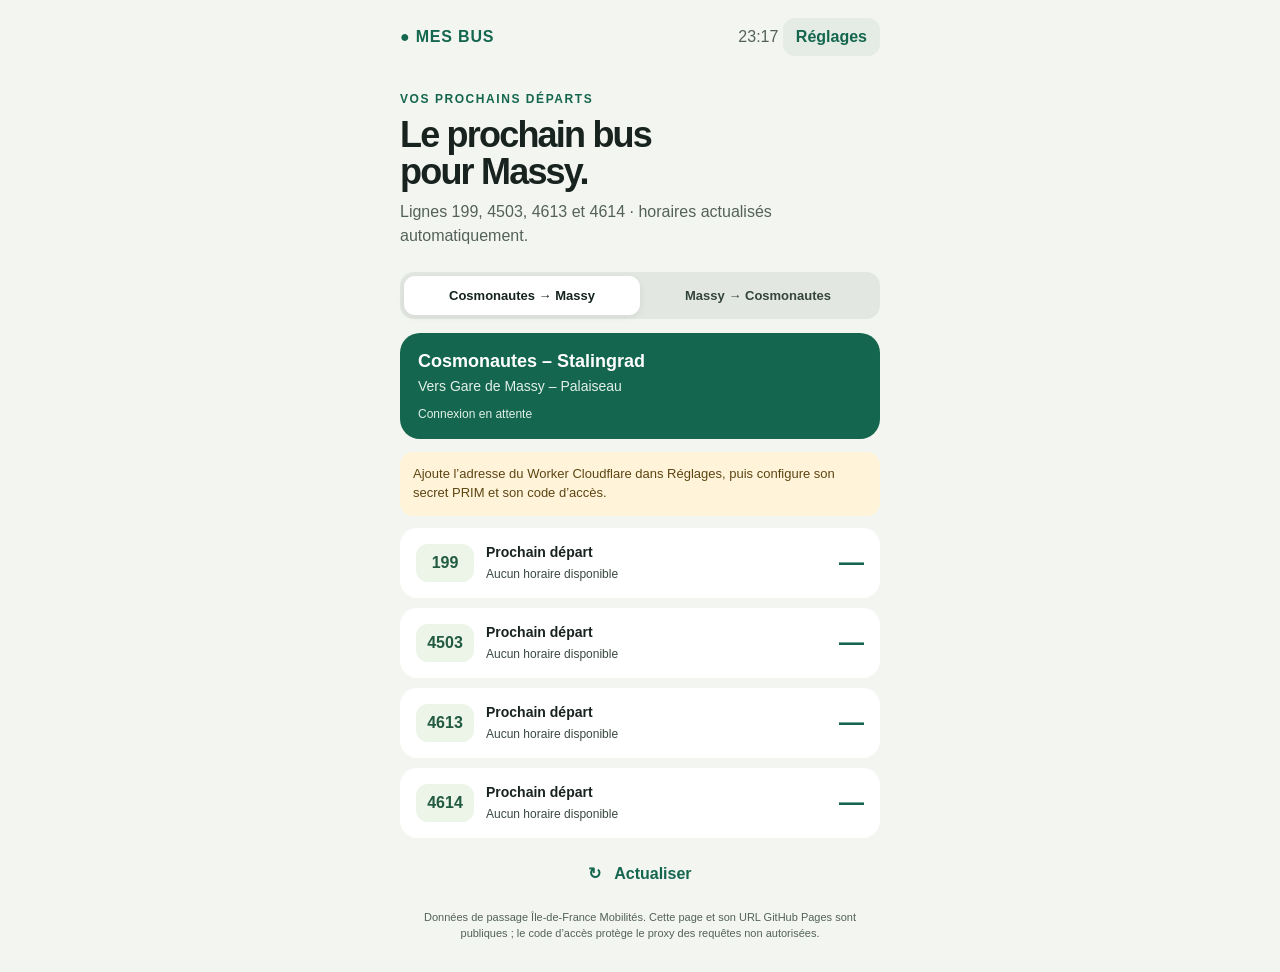
==== bus/index.html @ c467e1d2 "Add personal bus departures page" ====
<!doctype html>
<html lang="fr"><head><meta charset="utf-8"><meta name="viewport" content="width=device-width,initial-scale=1,viewport-fit=cover"><meta name="theme-color" content="#f3f5f1"><meta name="apple-mobile-web-app-capable" content="yes"><meta name="apple-mobile-web-app-title" content="Mes bus"><title>Mes bus · Massy</title>
<style>
:root{color-scheme:light;--bg:#f3f5f1;--ink:#18231f;--muted:#53615a;--green:#14664e;--card:#fff;--line:#e4e9e3}*{box-sizing:border-box}body{margin:0;background:var(--bg);color:var(--ink);font-family:-apple-system,BlinkMacSystemFont,"Segoe UI",sans-serif}.wrap{max-width:520px;margin:auto;padding:calc(18px + env(safe-area-inset-top)) 20px calc(30px + env(safe-area-inset-bottom))}.top{display:flex;justify-content:space-between;align-items:center;margin-bottom:36px}.brand{font-weight:800;letter-spacing:.05em;color:var(--green)}.clock,.muted{color:var(--muted)}button,input{font:inherit}.settings{border:0;background:#e4ece5;color:var(--green);padding:10px 13px;border-radius:12px;font-weight:700}.eyebrow{color:var(--green);font-weight:800;font-size:12px;letter-spacing:.13em}.hero h1{font-size:36px;line-height:1.03;letter-spacing:-.05em;margin:10px 0}.hero p{color:var(--muted);line-height:1.5;margin:8px 0 24px}.switch{display:flex;padding:4px;background:#e2e7e1;border-radius:14px;margin-bottom:14px}.switch button{flex:1;border:0;background:transparent;color:#34453d;border-radius:11px;padding:12px 7px;font-size:13px;font-weight:750}.switch button.active{background:white;color:#15231f;box-shadow:0 2px 7px #17251a12}.stop{background:var(--green);color:white;padding:18px;border-radius:20px;margin-bottom:13px}.stop strong{font-size:18px}.stop p{margin:6px 0;color:#e2f0e8;font-size:14px}.status{color:#e2f0e8;font-size:12px;margin-top:13px}.list{display:grid;gap:10px}.bus{display:grid;grid-template-columns:58px 1fr auto;gap:12px;align-items:center;background:var(--card);border-radius:17px;padding:16px}.badge{background:#edf4e8;color:#225b40;border-radius:12px;text-align:center;padding:10px 3px;font-weight:850}.dest{font-weight:750;font-size:14px}.times{font-size:12px;color:#394940;margin-top:7px;font-variant-numeric:tabular-nums}.wait{text-align:right;color:var(--green);font-size:25px;font-weight:850;font-variant-numeric:tabular-nums}.unit{text-align:right;color:var(--muted);font-size:11px}.notice{padding:13px;background:#fff4da;color:#5d4512;border-radius:13px;margin:12px 0;font-size:13px;line-height:1.45}.refresh{display:block;margin:16px auto;border:0;background:transparent;color:var(--green);font-weight:800;padding:10px}.foot{text-align:center;color:var(--muted);font-size:11px;line-height:1.5}.dialog{position:fixed;inset:0;background:#0007;display:none;place-items:center;padding:20px}.dialog.show{display:grid}.panel{background:white;border-radius:20px;padding:22px;width:min(100%,420px)}.panel h2{margin:0 0 8px}.panel p{color:var(--muted);font-size:13px;line-height:1.45}.panel label{display:block;font-size:12px;font-weight:700;margin-top:14px}.panel input{width:100%;padding:12px;border:1px solid #ccd5ce;border-radius:10px;margin-top:6px;color:#16221b}.actions{display:flex;gap:8px;margin-top:18px}.actions button{flex:1;padding:12px;border:0;border-radius:11px;font-weight:750}.primary{background:var(--green);color:white}.secondary{background:#e8ece8;color:#17231d}
</style></head>
<body><main class="wrap"><header class="top"><div class="brand">● MES BUS</div><div><span class="clock" id="clock">--:--</span> <button class="settings" id="open">Réglages</button></div></header>
<section class="hero"><div class="eyebrow">VOS PROCHAINS DÉPARTS</div><h1>Le prochain bus<br>pour Massy.</h1><p>Lignes 199, 4503, 4613 et 4614 · horaires actualisés automatiquement.</p></section>
<nav class="switch"><button class="active" data-stop="cosmo">Cosmonautes → Massy</button><button data-stop="massy">Massy → Cosmonautes</button></nav>
<section class="stop"><strong id="stopname">Cosmonautes – Stalingrad</strong><p id="direction">Vers Gare de Massy – Palaiseau</p><div class="status" id="updated">En attente de configuration du service…</div></section>
<div id="notice" class="notice">Configure l’adresse de ton service Cloudflare Worker dans Réglages. La clé PRIM doit être ajoutée uniquement comme secret Cloudflare, jamais ici.</div><section class="list" id="list"></section><button class="refresh" id="refresh">↻ &nbsp; Actualiser</button>
<footer class="foot">Données de passage Île-de-France Mobilités. Cette page et son URL GitHub Pages sont publiques ; le code d’accès protège le proxy des requêtes non autorisées.</footer></main>
<div class="dialog" id="dialog"><section class="panel"><h2>Réglages du service</h2><p>L’adresse Worker et le code d’accès servent uniquement à interroger le proxy. Ne saisis pas la clé API PRIM ici.</p><label>Adresse HTTPS du Worker<input id="worker" type="url" placeholder="https://mon-service.workers.dev"></label><label>Code d’accès du proxy<input id="pass" type="password" autocomplete="off"></label><div class="actions"><button class="secondary" id="cancel">Fermer</button><button class="primary" id="save">Enregistrer</button></div></section></div>
<script>
const lines=['199','4503','4613','4614'];let stop='cosmo',pass='',worker=localStorage.getItem('mesbus-worker')||'';const $=s=>document.querySelector(s);function clock(){ $('#clock').textContent=new Intl.DateTimeFormat('fr-FR',{hour:'2-digit',minute:'2-digit'}).format(new Date())}clock();setInterval(clock,15000);
function settings(){ $('#worker').value=worker;$('#pass').value=pass;$('#dialog').classList.add('show')}$('#open').onclick=settings;$('#cancel').onclick=()=>$('#dialog').classList.remove('show');$('#save').onclick=()=>{worker=$('#worker').value.trim().replace(/\/$/,'');pass=$('#pass').value;localStorage.setItem('mesbus-worker',worker);$('#dialog').classList.remove('show');load()};
function render(data){$('#stopname').textContent=stop==='cosmo'?'Cosmonautes – Stalingrad':'Gare de Massy – Palaiseau';$('#direction').textContent=stop==='cosmo'?'Vers Gare de Massy – Palaiseau':'Vers Cosmonautes – Stalingrad';$('#updated').textContent=data?.updated?'Mis à jour à '+data.updated:'Connexion en attente';$('#notice').style.display=data?.error?'block':'none';if(data?.error)$('#notice').textContent=data.error;$('#list').innerHTML=lines.map(id=>{const x=data?.lines?.[id]||{},times=x.next?.join(' · ')||'';return '<article class="bus"><div class="badge">'+id+'</div><div><div class="dest">'+(x.destination||'Prochain départ')+'</div><div class="times">'+(times||'Aucun horaire disponible')+'</div></div><div><div class="wait">'+(x.minutes??'—')+'</div><div class="unit">'+(x.minutes==null?'':'min')+'</div></div></article>'}).join('')}
async function load(){if(!worker){render({error:'Ajoute l’adresse du Worker Cloudflare dans Réglages, puis configure son secret PRIM et son code d’accès.'});return}try{const r=await fetch(worker+'/api/departures?stop='+stop,{headers:{'X-App-Code':pass},cache:'no-store'});const d=await r.json();if(!r.ok)throw Error(d.error||'Erreur du service ('+r.status+')');render(d)}catch(e){render({error:'Le proxy ne répond pas ou son code d’accès est incorrect. '+e.message})}}
document.querySelectorAll('.switch button').forEach(b=>b.onclick=()=>{stop=b.dataset.stop;document.querySelectorAll('.switch button').forEach(x=>x.classList.toggle('active',x===b));load()});$('#refresh').onclick=load;load();setInterval(load,30000);
</script></body></html>
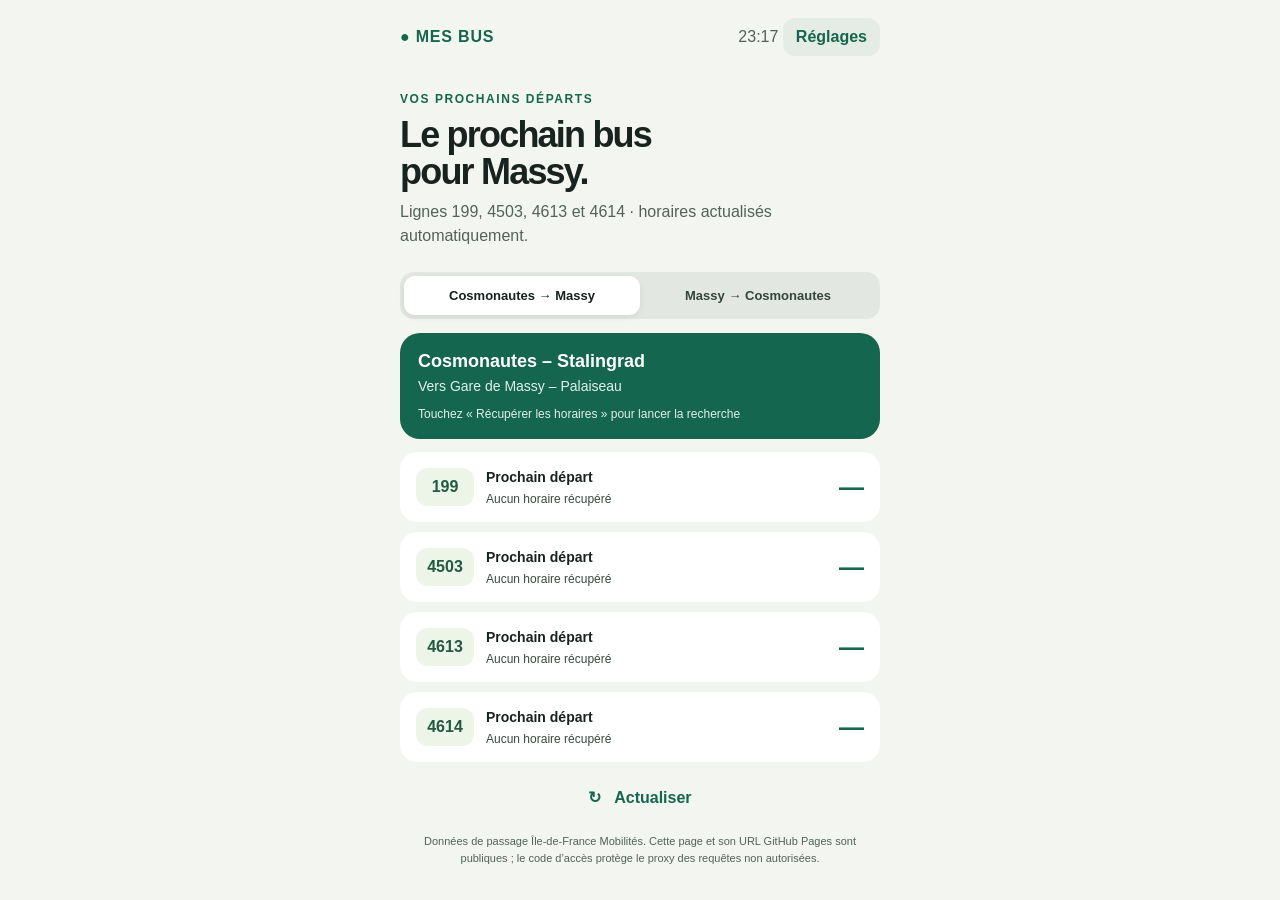
==== commit e15dcba3: "Make bus refresh manual and remember access code" ====
--- a/bus/index.html
+++ b/bus/index.html
@@ -1,7 +1,7 @@
 <!doctype html>
 <html lang="fr"><head><meta charset="utf-8"><meta name="viewport" content="width=device-width,initial-scale=1,viewport-fit=cover"><meta name="theme-color" content="#f3f5f1"><meta name="apple-mobile-web-app-capable" content="yes"><meta name="apple-mobile-web-app-title" content="Mes bus"><title>Mes bus · Massy</title>
 <style>
-:root{color-scheme:light;--bg:#f3f5f1;--ink:#18231f;--muted:#53615a;--green:#14664e;--card:#fff;--line:#e4e9e3}*{box-sizing:border-box}body{margin:0;background:var(--bg);color:var(--ink);font-family:-apple-system,BlinkMacSystemFont,"Segoe UI",sans-serif}.wrap{max-width:520px;margin:auto;padding:calc(18px + env(safe-area-inset-top)) 20px calc(30px + env(safe-area-inset-bottom))}.top{display:flex;justify-content:space-between;align-items:center;margin-bottom:36px}.brand{font-weight:800;letter-spacing:.05em;color:var(--green)}.clock,.muted{color:var(--muted)}button,input{font:inherit}.settings{border:0;background:#e4ece5;color:var(--green);padding:10px 13px;border-radius:12px;font-weight:700}.eyebrow{color:var(--green);font-weight:800;font-size:12px;letter-spacing:.13em}.hero h1{font-size:36px;line-height:1.03;letter-spacing:-.05em;margin:10px 0}.hero p{color:var(--muted);line-height:1.5;margin:8px 0 24px}.switch{display:flex;padding:4px;background:#e2e7e1;border-radius:14px;margin-bottom:14px}.switch button{flex:1;border:0;background:transparent;color:#34453d;border-radius:11px;padding:12px 7px;font-size:13px;font-weight:750}.switch button.active{background:white;color:#15231f;box-shadow:0 2px 7px #17251a12}.stop{background:var(--green);color:white;padding:18px;border-radius:20px;margin-bottom:13px}.stop strong{font-size:18px}.stop p{margin:6px 0;color:#e2f0e8;font-size:14px}.status{color:#e2f0e8;font-size:12px;margin-top:13px}.list{display:grid;gap:10px}.bus{display:grid;grid-template-columns:58px 1fr auto;gap:12px;align-items:center;background:var(--card);border-radius:17px;padding:16px}.badge{background:#edf4e8;color:#225b40;border-radius:12px;text-align:center;padding:10px 3px;font-weight:850}.dest{font-weight:750;font-size:14px}.times{font-size:12px;color:#394940;margin-top:7px;font-variant-numeric:tabular-nums}.wait{text-align:right;color:var(--green);font-size:25px;font-weight:850;font-variant-numeric:tabular-nums}.unit{text-align:right;color:var(--muted);font-size:11px}.notice{padding:13px;background:#fff4da;color:#5d4512;border-radius:13px;margin:12px 0;font-size:13px;line-height:1.45}.refresh{display:block;margin:16px auto;border:0;background:transparent;color:var(--green);font-weight:800;padding:10px}.foot{text-align:center;color:var(--muted);font-size:11px;line-height:1.5}.dialog{position:fixed;inset:0;background:#0007;display:none;place-items:center;padding:20px}.dialog.show{display:grid}.panel{background:white;border-radius:20px;padding:22px;width:min(100%,420px)}.panel h2{margin:0 0 8px}.panel p{color:var(--muted);font-size:13px;line-height:1.45}.panel label{display:block;font-size:12px;font-weight:700;margin-top:14px}.panel input{width:100%;padding:12px;border:1px solid #ccd5ce;border-radius:10px;margin-top:6px;color:#16221b}.actions{display:flex;gap:8px;margin-top:18px}.actions button{flex:1;padding:12px;border:0;border-radius:11px;font-weight:750}.primary{background:var(--green);color:white}.secondary{background:#e8ece8;color:#17231d}
+:root{color-scheme:light;--bg:#f3f5f1;--ink:#18231f;--muted:#53615a;--green:#14664e;--card:#fff;--line:#e4e9e3}*{box-sizing:border-box}body{margin:0;background:var(--bg);color:var(--ink);font-family:-apple-system,BlinkMacSystemFont,"Segoe UI",sans-serif}.wrap{max-width:520px;margin:auto;padding:calc(18px + env(safe-area-inset-top)) 20px calc(30px + env(safe-area-inset-bottom))}.top{display:flex;justify-content:space-between;align-items:center;margin-bottom:36px}.brand{font-weight:800;letter-spacing:.05em;color:var(--green)}.clock,.muted{color:var(--muted)}button,input{font:inherit}.settings{border:0;background:#e4ece5;color:var(--green);padding:10px 13px;border-radius:12px;font-weight:700}.eyebrow{color:var(--green);font-weight:800;font-size:12px;letter-spacing:.13em}.hero h1{font-size:36px;line-height:1.03;letter-spacing:-.05em;margin:10px 0}.hero p{color:var(--muted);line-height:1.5;margin:8px 0 24px}.switch{display:flex;padding:4px;background:#e2e7e1;border-radius:14px;margin-bottom:14px}.switch button{flex:1;border:0;background:transparent;color:#34453d;border-radius:11px;padding:12px 7px;font-size:13px;font-weight:750}.switch button.active{background:white;color:#15231f;box-shadow:0 2px 7px #17251a12}.stop{background:var(--green);color:white;padding:18px;border-radius:20px;margin-bottom:13px}.stop strong{font-size:18px}.stop p{margin:6px 0;color:#e2f0e8;font-size:14px}.status{color:#e2f0e8;font-size:12px;margin-top:13px}.list{display:grid;gap:10px}.bus{display:grid;grid-template-columns:58px 1fr auto;gap:12px;align-items:center;background:var(--card);border-radius:17px;padding:16px}.badge{background:#edf4e8;color:#225b40;border-radius:12px;text-align:center;padding:10px 3px;font-weight:850}.dest{font-weight:750;font-size:14px}.times{font-size:12px;color:#394940;margin-top:7px;font-variant-numeric:tabular-nums}.wait{text-align:right;color:var(--green);font-size:25px;font-weight:850;font-variant-numeric:tabular-nums}.unit{text-align:right;color:var(--muted);font-size:11px}.notice{padding:13px;background:#fff4da;color:#5d4512;border-radius:13px;margin:12px 0;font-size:13px;line-height:1.45}.refresh{display:block;margin:16px auto;border:0;background:transparent;color:var(--green);font-weight:800;padding:10px}.foot{text-align:center;color:var(--muted);font-size:11px;line-height:1.5}.dialog{position:fixed;inset:0;background:#0007;display:none;place-items:center;padding:20px}.dialog.show{display:grid}.panel{background:white;border-radius:20px;padding:22px;width:min(100%,420px)}.panel h2{margin:0 0 8px}.panel p{color:var(--muted);font-size:13px;line-height:1.45}.panel label{display:block;font-size:12px;font-weight:700;margin-top:14px}.panel input{width:100%;padding:12px;border:1px solid #ccd5ce;border-radius:10px;margin-top:6px;color:#16221b}.panel .remember{display:flex;align-items:center;gap:9px}.panel .remember input{width:auto;margin:0}.actions{display:flex;gap:8px;margin-top:18px}.actions button{flex:1;padding:12px;border:0;border-radius:11px;font-weight:750}.primary{background:var(--green);color:white}.secondary{background:#e8ece8;color:#17231d}
 </style></head>
 <body><main class="wrap"><header class="top"><div class="brand">● MES BUS</div><div><span class="clock" id="clock">--:--</span> <button class="settings" id="open">Réglages</button></div></header>
 <section class="hero"><div class="eyebrow">VOS PROCHAINS DÉPARTS</div><h1>Le prochain bus<br>pour Massy.</h1><p>Lignes 199, 4503, 4613 et 4614 · horaires actualisés automatiquement.</p></section>
@@ -9,11 +9,11 @@
 <section class="stop"><strong id="stopname">Cosmonautes – Stalingrad</strong><p id="direction">Vers Gare de Massy – Palaiseau</p><div class="status" id="updated">En attente de configuration du service…</div></section>
 <div id="notice" class="notice">Configure l’adresse de ton service Cloudflare Worker dans Réglages. La clé PRIM doit être ajoutée uniquement comme secret Cloudflare, jamais ici.</div><section class="list" id="list"></section><button class="refresh" id="refresh">↻ &nbsp; Actualiser</button>
 <footer class="foot">Données de passage Île-de-France Mobilités. Cette page et son URL GitHub Pages sont publiques ; le code d’accès protège le proxy des requêtes non autorisées.</footer></main>
-<div class="dialog" id="dialog"><section class="panel"><h2>Réglages du service</h2><p>L’adresse Worker et le code d’accès servent uniquement à interroger le proxy. Ne saisis pas la clé API PRIM ici.</p><label>Adresse HTTPS du Worker<input id="worker" type="url" placeholder="https://mon-service.workers.dev"></label><label>Code d’accès du proxy<input id="pass" type="password" autocomplete="off"></label><div class="actions"><button class="secondary" id="cancel">Fermer</button><button class="primary" id="save">Enregistrer</button></div></section></div>
+<div class="dialog" id="dialog"><section class="panel"><h2>Réglages du service</h2><p>Les horaires ne se chargent qu’à ta demande, avec le bouton de la page. Le code d’accès peut être mémorisé localement sur cet appareil. Ne saisis pas la clé API PRIM ici.</p><label>Adresse HTTPS du Worker<input id="worker" type="url" placeholder="https://mon-service.workers.dev"></label><label>Code d’accès du proxy<input id="pass" type="password" autocomplete="off"></label><label class="remember"><input id="remember" type="checkbox"> Mémoriser sur cet appareil</label><div class="actions"><button class="secondary" id="cancel">Fermer</button><button class="primary" id="save">Enregistrer</button></div></section></div>
 <script>
-const lines=['199','4503','4613','4614'];let stop='cosmo',pass='',worker=localStorage.getItem('mesbus-worker')||'';const $=s=>document.querySelector(s);function clock(){ $('#clock').textContent=new Intl.DateTimeFormat('fr-FR',{hour:'2-digit',minute:'2-digit'}).format(new Date())}clock();setInterval(clock,15000);
-function settings(){ $('#worker').value=worker;$('#pass').value=pass;$('#dialog').classList.add('show')}$('#open').onclick=settings;$('#cancel').onclick=()=>$('#dialog').classList.remove('show');$('#save').onclick=()=>{worker=$('#worker').value.trim().replace(/\/$/,'');pass=$('#pass').value;localStorage.setItem('mesbus-worker',worker);$('#dialog').classList.remove('show');load()};
-function render(data){$('#stopname').textContent=stop==='cosmo'?'Cosmonautes – Stalingrad':'Gare de Massy – Palaiseau';$('#direction').textContent=stop==='cosmo'?'Vers Gare de Massy – Palaiseau':'Vers Cosmonautes – Stalingrad';$('#updated').textContent=data?.updated?'Mis à jour à '+data.updated:'Connexion en attente';$('#notice').style.display=data?.error?'block':'none';if(data?.error)$('#notice').textContent=data.error;$('#list').innerHTML=lines.map(id=>{const x=data?.lines?.[id]||{},times=x.next?.join(' · ')||'';return '<article class="bus"><div class="badge">'+id+'</div><div><div class="dest">'+(x.destination||'Prochain départ')+'</div><div class="times">'+(times||'Aucun horaire disponible')+'</div></div><div><div class="wait">'+(x.minutes??'—')+'</div><div class="unit">'+(x.minutes==null?'':'min')+'</div></div></article>'}).join('')}
-async function load(){if(!worker){render({error:'Ajoute l’adresse du Worker Cloudflare dans Réglages, puis configure son secret PRIM et son code d’accès.'});return}try{const r=await fetch(worker+'/api/departures?stop='+stop,{headers:{'X-App-Code':pass},cache:'no-store'});const d=await r.json();if(!r.ok)throw Error(d.error||'Erreur du service ('+r.status+')');render(d)}catch(e){render({error:'Le proxy ne répond pas ou son code d’accès est incorrect. '+e.message})}}
-document.querySelectorAll('.switch button').forEach(b=>b.onclick=()=>{stop=b.dataset.stop;document.querySelectorAll('.switch button').forEach(x=>x.classList.toggle('active',x===b));load()});$('#refresh').onclick=load;load();setInterval(load,30000);
+const lines=['199','4503','4613','4614'];let stop='cosmo',worker=localStorage.getItem('mesbus-worker')||'',rememberCode=localStorage.getItem('mesbus-remember')==='true',pass=rememberCode?(localStorage.getItem('mesbus-code')||''):'';const $=s=>document.querySelector(s);function clock(){ $('#clock').textContent=new Intl.DateTimeFormat('fr-FR',{hour:'2-digit',minute:'2-digit'}).format(new Date())}clock();setInterval(clock,15000);
+function settings(){ $('#worker').value=worker;$('#pass').value=pass;$('#remember').checked=rememberCode;$('#dialog').classList.add('show')}$('#open').onclick=settings;$('#cancel').onclick=()=>$('#dialog').classList.remove('show');$('#save').onclick=()=>{worker=$('#worker').value.trim().replace(/\/$/,'');pass=$('#pass').value;rememberCode=$('#remember').checked;localStorage.setItem('mesbus-worker',worker);localStorage.setItem('mesbus-remember',rememberCode?'true':'false');if(rememberCode)localStorage.setItem('mesbus-code',pass);else localStorage.removeItem('mesbus-code');$('#dialog').classList.remove('show');render(null)};
+function render(data){$('#stopname').textContent=stop==='cosmo'?'Cosmonautes – Stalingrad':'Gare de Massy – Palaiseau';$('#direction').textContent=stop==='cosmo'?'Vers Gare de Massy – Palaiseau':'Vers Cosmonautes – Stalingrad';$('#updated').textContent=data?.updated?'Mis à jour à '+data.updated:'Touchez « Récupérer les horaires » pour lancer la recherche';$('#notice').style.display=data?.error?'block':'none';if(data?.error)$('#notice').textContent=data.error;$('#list').innerHTML=lines.map(id=>{const x=data?.lines?.[id]||{},times=x.error||x.next?.join(' · ')||'Aucun horaire récupéré';return '<article class="bus"><div class="badge">'+id+'</div><div><div class="dest">'+(x.error?'Données temporairement indisponibles':(x.destination||'Prochain départ'))+'</div><div class="times">'+times+'</div></div><div><div class="wait">'+(x.minutes??'—')+'</div><div class="unit">'+(x.minutes==null?'':'min')+'</div></div></article>'}).join('')}
+async function load(){if(!worker){render({error:'Ajoute l’adresse du Worker Cloudflare dans Réglages.'});return}if(!pass){render({error:'Ajoute ton code d’accès dans Réglages.'});return}$('#refresh').disabled=true;$('#refresh').textContent='Recherche en cours…';try{const r=await fetch(worker+'/api/departures?stop='+stop,{headers:{'X-App-Code':pass},cache:'no-store'});const d=await r.json();if(!r.ok)throw Error(d.error||'Erreur du service ('+r.status+')');render(d)}catch(e){render({error:'Le proxy ne répond pas ou son code d’accès est incorrect. '+e.message})}finally{$('#refresh').disabled=false;$('#refresh').innerHTML='↻ &nbsp;Récupérer les horaires'}}
+document.querySelectorAll('.switch button').forEach(b=>b.onclick=()=>{stop=b.dataset.stop;document.querySelectorAll('.switch button').forEach(x=>x.classList.toggle('active',x===b));render(null)});$('#refresh').onclick=load;render(null);
 </script></body></html>
